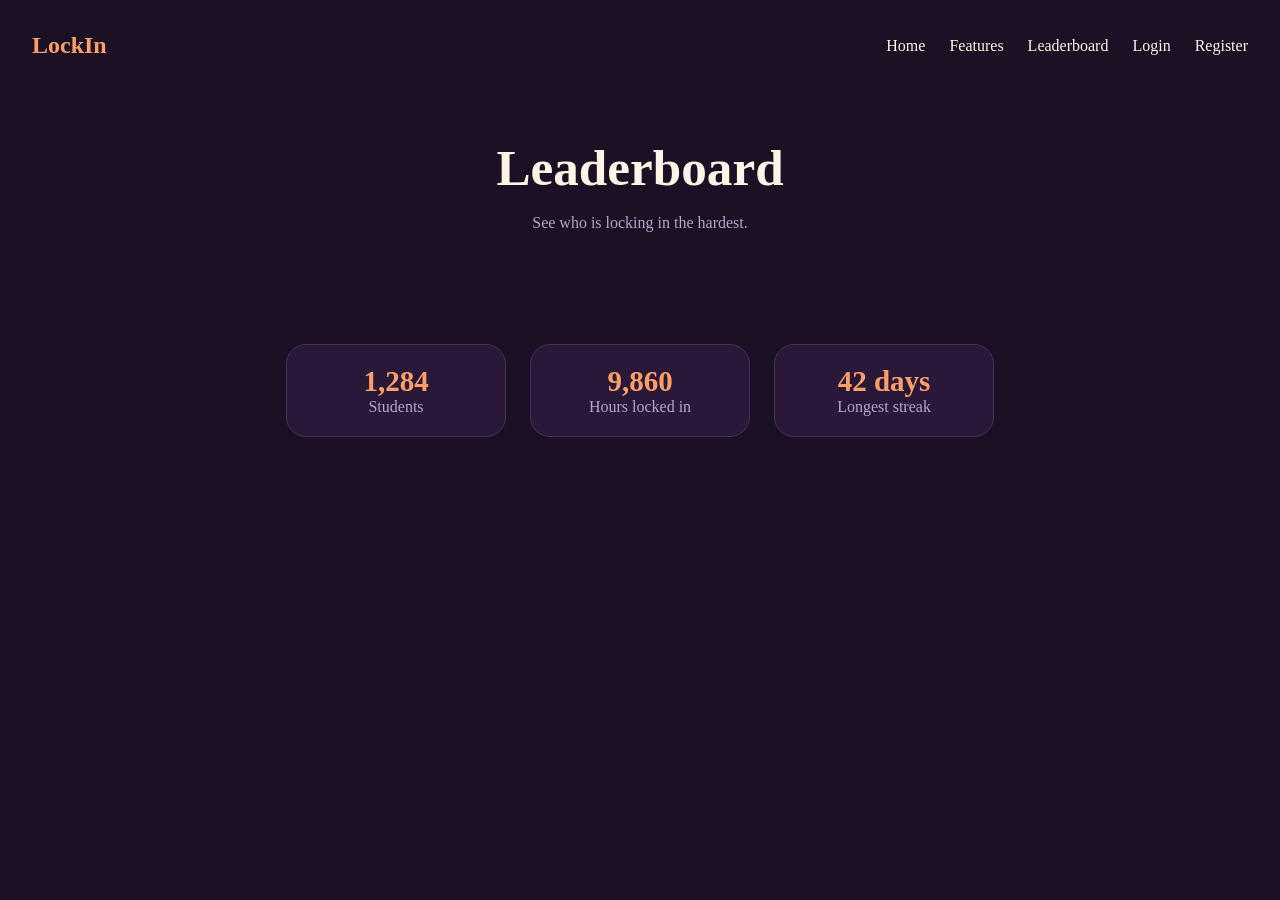
==== Front-end/leaderboard.html @ ef494009 "Shtova strukturen HTML per faqen Leaderboard dhe stilova header-in, menyne dhe kartat e statistikave" ====
<!DOCTYPE html>
<html lang="en">

<head>
    <meta charset="UTF-8">
    <meta name="viewport" content="width=device-width, initial-scale=1.0">
    <title>Leaderboard | LockIn</title>

    <link rel="stylesheet" href="CSS/style.css">
</head>

<body>
    <header>
        <a href="index.html">LockIn</a>
        <nav>
            <ul>
                <li><a href="index.html">Home</a></li>
                <li><a href="features.html">Features</a></li>
                <li><a href="leaderboard.html">Leaderboard</a></li>
                <li><a href="login.html">Login</a></li>
                <li><a href="register.html">Register</a></li>
            </ul>
        </nav>
    </header>

    <main>
        <section class="hero">
            <h1>Leaderboard</h1>
            <p>See who is locking in the hardest.</p>
        </section>

        <section>
            <div class="stats">
                <div><strong>1,284</strong><span>Students</span></div>
                <div><strong>9,860</strong><span>Hours locked in</span></div>
                <div><strong>42 days</strong><span>Longest streak</span></div>
            </div>
        </section>
    </main>

</body>

</html>
---- Front-end/CSS/style.css ----
* {
  margin: 0;
  padding: 0;
  box-sizing: border-box;
}

body {
  background: #1b1024;
  color: #fff4e6;
}

header {
  display: flex;
  justify-content: space-between;
  align-items: center;
  padding: 2rem;
}

section {
  padding: 3rem 2rem;
}

.hero {
  text-align: center;
}

.hero p {
  max-width: 600px;
  margin: 1rem auto;
  color: #b8a5c9;
}

.steps {
  display: flex;
  flex-wrap: wrap;
  justify-content: center;
  gap: 1.5rem;
  list-style: none;
}

.steps li {
  flex: 1 1 250px;
  max-width: 320px;
  background: #2a1838;
  border: 1px solid #4a2d5e;
  border-radius: 20px;
  padding: 2rem;
}

.steps li h3 {
  color: #ff9f68;
}

.steps li p {
  color: #b8a5c9;
}

.cta {
  text-align: center;
  background: #2a1838;
}

.cta p {
  color: #b8a5c9;
  margin-bottom: 1rem;
}

nav ul {
  display: flex;
  gap: 1.5rem;
  list-style: none;
}

nav a {
  text-decoration: none;
  color: #fff4e6;
  transition: color 0.2s;
}

nav a:hover {
  color: #5eead4;
}

nav a.active {
  color: #ff9f68;
  border-bottom: 2px solid #ff9f68;
}

header>a {
  font-weight: bold;
  font-size: 1.5rem;
  text-decoration: none;
  color: #ff9f68;
}

h1 {
  font-size: 3.2rem;
  font-weight: 800;
  line-height: 1.15;
}

h2 {
  font-size: 2rem;
  font-weight: 700;
  text-align: center;
  margin-bottom: 2rem;
}

.btn {
  display: inline-block;
  margin-top: 0.5rem;
  padding: 0.9rem 2.2rem;
  background: #ff9f68;
  color: #1b1024;
  font-weight: 700;
  font-size: 1rem;
  text-decoration: none;
  border-radius: 999px;
  box-shadow: 0 8px 25px rgba(244, 63, 94, 0.35);
  transition: background 0.2s;
}

.btn:hover {
  background: #5eead4;
}

.cards {
  display: flex;
  flex-wrap: wrap;
  justify-content: center;
  gap: 1.5rem;
}

.cards article {
  flex: 1 1 300px;
  max-width: 350px;
  background: #2a1838;
  border: 1px solid #4a2d5e;
  border-radius: 20px;
  padding: 2rem;
  display: flex;
  flex-direction: column;
  gap: 0.75rem;
  transition: border-color 0.2s;
}

.cards article:hover {
  border-color: #ff9f68;
  background: #3a2250;
}

.cards:hover {
  border-color: #ff9f68;
}

.cards article p {
  color: #b8a5c9;
}

.cards article h3 {
  color: #ff9f68;
}

.cards article span {
  font-size: 2rem;
}

.tip {
  max-width: 700px;
  margin: 2rem auto;
  padding: 1.5rem;
  background: #2a1838;
  border: 1px solid #4a2d5e;
  border-left: 4px solid #ff9f68;
  border-radius: 20px;
  color: #b8a5c9;
}

.tip strong {
  color: #ff9f68;
}

footer {
  background: #2a1838;
  border-top: 1px solid #4a2d5e;
  text-align: center;
  padding: 1.5rem;
  color: #b8a5c0;
}

.stats {
  display: flex;
  flex-wrap: wrap;
  justify-content: center;
  gap: 24px;
  margin-bottom: 32px;
}

.stats div {
  flex: 1 1 180px;
  max-width: 220px;
  text-align: center;
  padding: 20px;
  background: #2a1838;
  border: 1px solid #4a2d5e;
  border-radius: 20px;
}

.stats strong {
  display: block;
  font-size: 29px;
  color: #ff9f68;
}

.stats span {
  color: #b8a5c9;
}
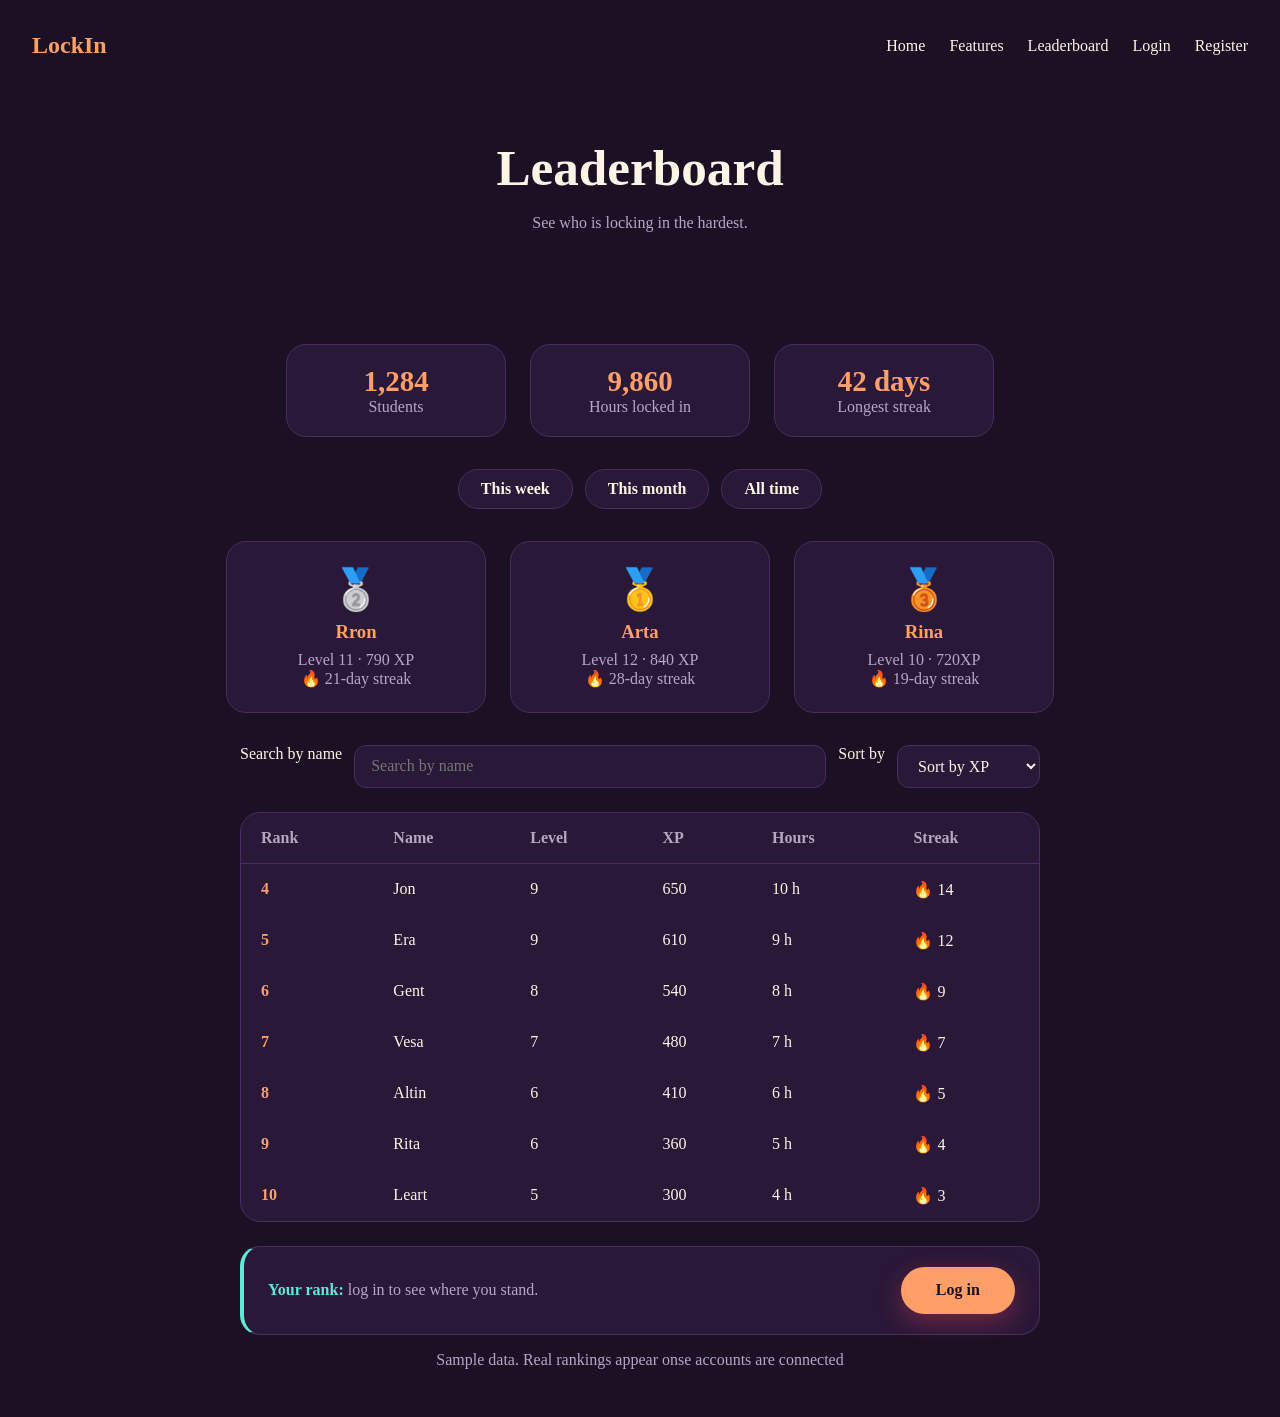
==== commit 2f63656f: "vazhdim me faqen leaderboard dhe stilizimi ne CSS" ====
--- a/Front-end/leaderboard.html
+++ b/Front-end/leaderboard.html
@@ -35,7 +35,126 @@
                 <div><strong>9,860</strong><span>Hours locked in</span></div>
                 <div><strong>42 days</strong><span>Longest streak</span></div>
             </div>
+            <div class="tabs">
+                <button type="button" class="active">This week</button>
+                <button type="button">This month</button>
+                <button type="button">All time</button>
+            </div>
+
+            <div class="top-three">
+                <article>
+                    <span class="medal">🥈</span>
+                    <h3>Rron</h3>
+                    <p>Level 11 · 790 XP</p>
+                    <p>🔥 21-day streak</p>
+                </article>
+                <article class="first">
+                    <span class="medal">🥇</span>
+                    <h3>Arta</h3>
+                    <p>Level 12 · 840 XP</p>
+                    <p>🔥 28-day streak</p>
+                </article>
+                <article>
+                    <span class="medal">🥉</span>
+                    <h3>Rina</h3>
+                    <p>Level 10 · 720XP</p>
+                    <p>🔥 19-day streak</p>
+                </article>
+            </div>
+
+            <div class="controls">
+                <label for="search" class="control-label">Search by name</label>
+                <input type="text" id="search" placeholder="Search by name">
+                <label for="sort" class="control-label">Sort by</label>
+                <select id="sort">
+                    <option>Sort by XP</option>
+                    <option>Sort by hours</option>
+                    <option>Sort by streak</option>
+                    <option>Sort by level</option>
+                </select>
+            </div>
+
+            <div class="table-wrap">
+                <table>
+                    <thead>
+                        <tr>
+                            <th scope="col">Rank</th>
+                            <th scope="col">Name</th>
+                            <th scope="col">Level</th>
+                            <th scope="col">XP</th>
+                            <th scope="col">Hours</th>
+                            <th scope="col">Streak</th>
+                        </tr>
+                    </thead>
+                    <tbody>
+                        <tr>
+                            <td class="rank">4</td>
+                            <td>Jon</td>
+                            <td>9</td>
+                            <td>650</td>
+                            <td>10 h</td>
+                            <td>🔥 14</td>
+                        </tr>
+                        <tr>
+                            <td class="rank">5</td>
+                            <td>Era</td>
+                            <td>9</td>
+                            <td>610</td>
+                            <td>9 h</td>
+                            <td>🔥 12</td>
+                        </tr>
+                        <tr>
+                            <td class="rank">6</td>
+                            <td>Gent</td>
+                            <td>8</td>
+                            <td>540</td>
+                            <td>8 h</td>
+                            <td>🔥 9</td>
+                        </tr>
+                        <tr>
+                            <td class="rank">7</td>
+                            <td>Vesa</td>
+                            <td>7</td>
+                            <td>480</td>
+                            <td>7 h</td>
+                            <td>🔥 7</td>
+                        </tr>
+                        <tr>
+                            <td class="rank">8</td>
+                            <td>Altin</td>
+                            <td>6</td>
+                            <td>410</td>
+                            <td>6 h</td>
+                            <td>🔥 5</td>
+                        </tr>
+                        <tr>
+                            <td class="rank">9</td>
+                            <td>Rita</td>
+                            <td>6</td>
+                            <td>360</td>
+                            <td>5 h</td>
+                            <td>🔥 4</td>
+                        </tr>
+                        <tr class="last">
+                            <td class="rank">10</td>
+                            <td>Leart</td>
+                            <td>5</td>
+                            <td>300</td>
+                            <td>4 h</td>
+                            <td>🔥 3</td>
+                        </tr>
+                    </tbody>
+                </table>
+            </div>
+            <div class="you">
+                <p><strong>Your rank:</strong> log in to see where you stand.</p>
+                <a href="login.html" class="btn">Log in</a>
+            </div>
+            <p class="note">
+                Sample data. Real rankings appear onse accounts are connected
+            </p>
         </section>
+
     </main>
 
 </body>
--- a/Front-end/CSS/style.css
+++ b/Front-end/CSS/style.css
@@ -171,7 +171,8 @@
   padding: 1.5rem;
   background: #2a1838;
   border: 1px solid #4a2d5e;
-  border-left: 4px solid #ff9f68;
+  border-left: 4px solid #5eead4 border-radius: 20px;
+  solid #ff9f68;
   border-radius: 20px;
   color: #b8a5c9;
 }
@@ -214,4 +215,181 @@
 
 .stats span {
   color: #b8a5c9;
+}
+
+.tabs {
+  display: flex;
+  justify-content: center;
+  gap: 12px;
+  margin-bottom: 32px;
+}
+
+.tabs button {
+  padding: 10px 22px;
+  background: #2a1838;
+  color: #fff4e6;
+  border: 1px solid #4a2d5e;
+  border-radius: 999px;
+  font: inherit;
+  font-weight: 600;
+  cursor: pointer;
+  transition: border-color 0.2s;
+}
+
+.tabs button:hover {
+  border-color: #ff9f68;
+}
+
+.tabs button .active {
+  background: #ff9f68;
+  color: #1b1024;
+  border-color: #ff9f68;
+}
+
+.top-three {
+  display: flex;
+  flex-wrap: wrap;
+  justify-content: center;
+  align-items: flex-end;
+  gap: 24px;
+  margin-bottom: 32px;
+}
+
+.top-three article {
+  flex: 1 1 220px;
+  max-width: 260px;
+  text-align: center;
+  background: #2a1838;
+  border: 1px solid #4a2d5e;
+  border-radius: 20px;
+  padding: 24px;
+}
+
+.top-three article .first {
+  border-color: #ff9f68;
+  padding-top: 40px;
+  padding-bottom: 40px;
+}
+
+.top-three .medal {
+  font-size: 40px;
+}
+
+.top-three h3 {
+  color: #ff9f68;
+  margin: 8px;
+}
+
+.top-three p {
+  color: #b8a5c9;
+}
+
+.controls {
+  max-width: 800px;
+  margin: 0 auto 24px;
+  display: flex;
+  flex-wrap: wrap;
+  gap: 12px;
+}
+
+.controls input,
+.controls select {
+  padding: 11px 16px;
+  background: #2a1838;
+  color: #fff4e6;
+  border: 1px solid #4a2d5e;
+  border-radius: 12px;
+  font: inherit;
+}
+
+.controls input {
+  flex: 1 1 240px;
+}
+
+.controls input:focus,
+.controls select:focus {
+  border-color: #ff9f68;
+}
+
+.controls-label {
+  position: absolute;
+  width: 1px;
+  height: 1px;
+  overflow: hidden;
+  clip: rect(0 0 0 0);
+  white-space: nowrap;
+}
+
+.table-wrap {
+  max-width: 800px;
+  margin: 0 auto;
+  overflow-x: auto;
+  border: 1px solid #4a2d5e;
+  border-radius: 20px;
+  background: #2a1838;
+}
+
+table {
+  width: 100%;
+  border-collapse: collapse;
+}
+
+th,
+td {
+  padding: 16px 20px;
+  text-align: left;
+  white-space: nowrap;
+  border-bottom: 1px, solid #3a2250;
+}
+
+th {
+  color: #b8a5c0;
+  font-weight: 600;
+  border-bottom: 1px solid #4a2d5e;
+}
+
+tr.last td {
+  border-bottom: none;
+}
+
+tbody tr:hover {
+  background: #3a2250;
+}
+
+td.rank {
+  color: #ff9f68;
+  font-weight: 700;
+}
+
+.you {
+  max-width: 800px;
+  margin: 24px auto 0;
+  padding: 20px 24px;
+  display: flex;
+  flex-wrap: wrap;
+  justify-content: space-between;
+  align-items: center;
+  gap: 16px;
+  background: #2a1838;
+  border: 1px solid #4a2d5e;
+  border-left: 4px solid #5eead4;
+  border-radius: 20px;
+}
+
+.you p {
+  color: #b8a5c9;
+}
+
+.you strong {
+  color: #5eead4;
+}
+
+.you .btn {
+  margin-top: 0;
+}
+
+.note {
+  text-align: center;
+  color: #b8a5c9;
+  margin-top: 16px;
 }
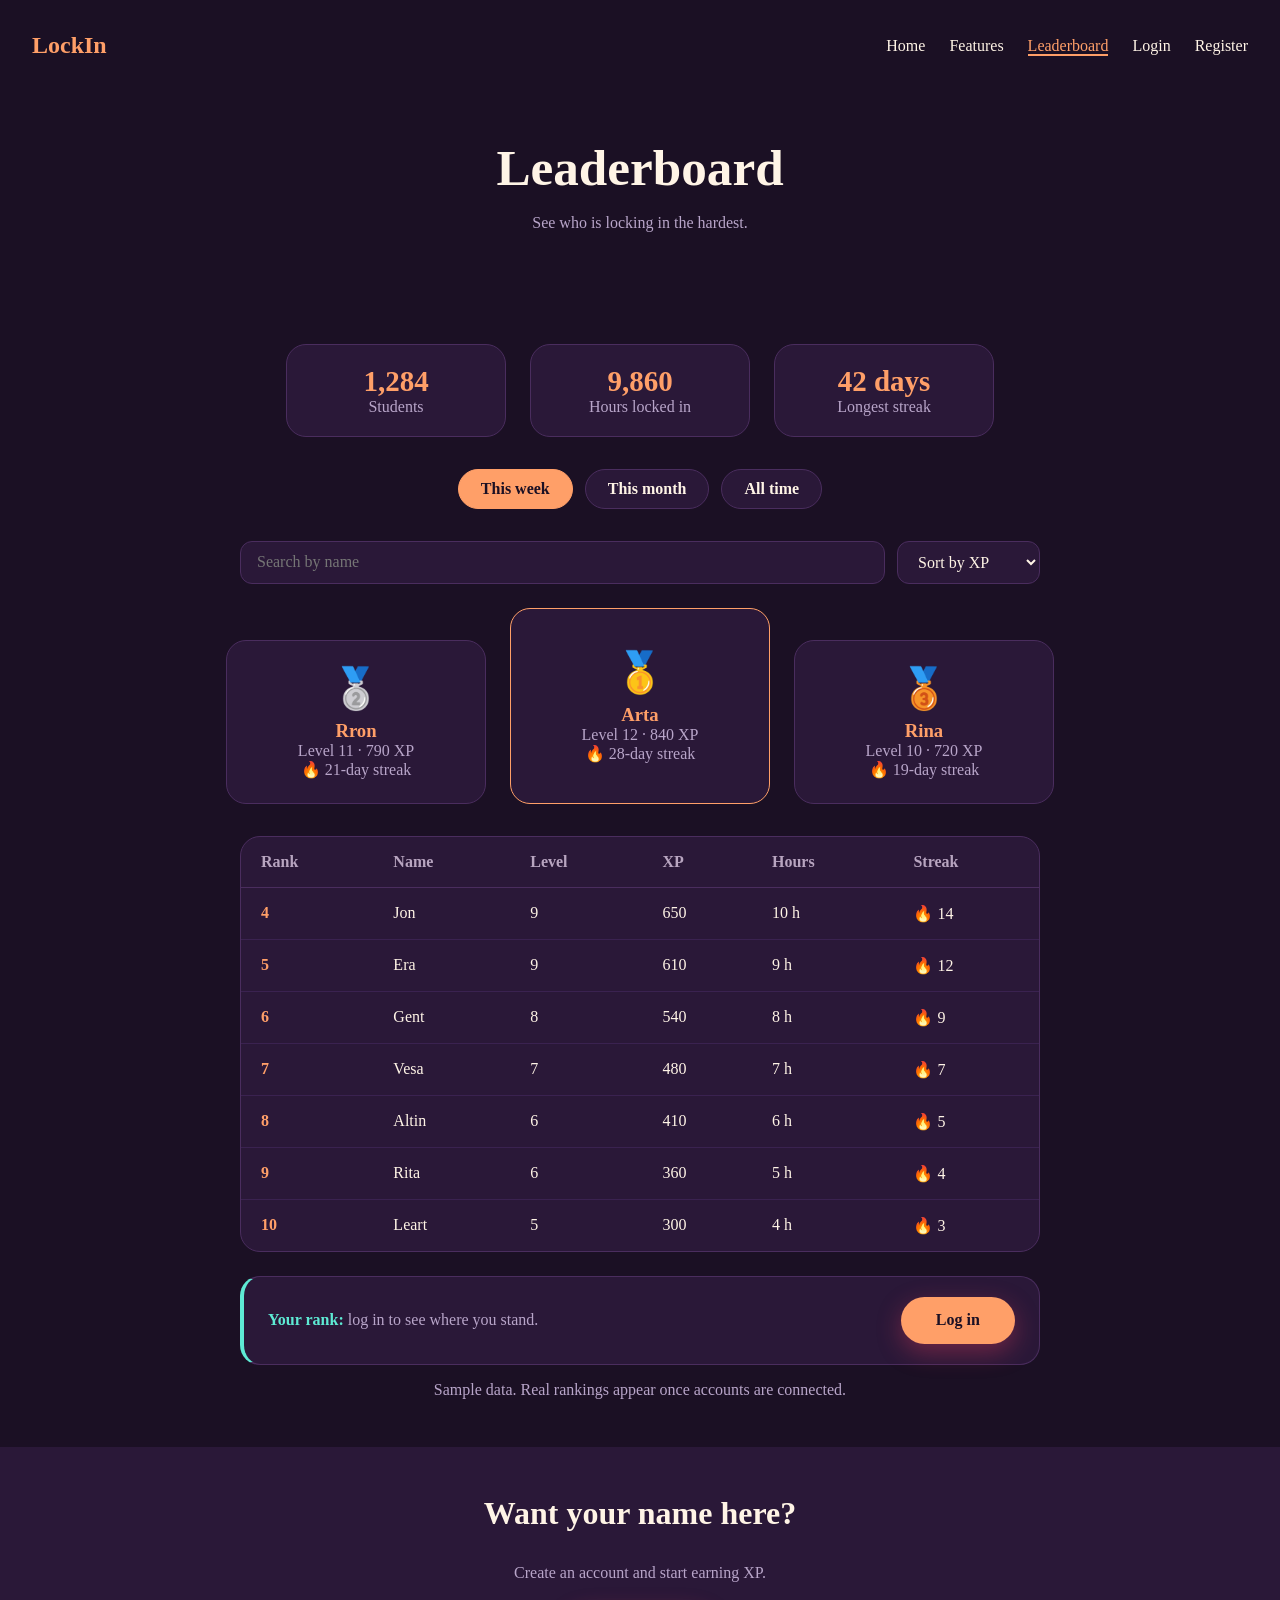
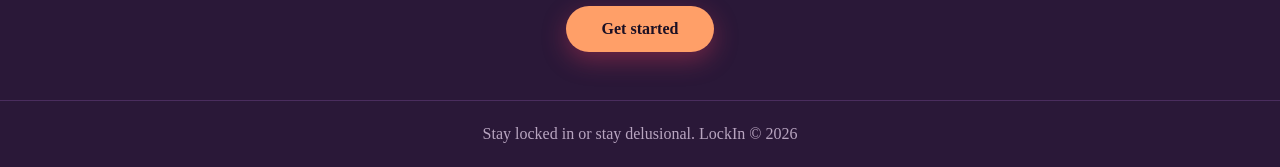
==== commit 650fce37: "shtimi i informacioneve qe shfaqen mbas klikimit te butonit this month tek leaderboard" ====
--- a/Front-end/leaderboard.html
+++ b/Front-end/leaderboard.html
@@ -16,7 +16,7 @@
             <ul>
                 <li><a href="index.html">Home</a></li>
                 <li><a href="features.html">Features</a></li>
-                <li><a href="leaderboard.html">Leaderboard</a></li>
+                <li><a href="leaderboard.html" class="active">Leaderboard</a></li>
                 <li><a href="login.html">Login</a></li>
                 <li><a href="register.html">Register</a></li>
             </ul>
@@ -36,32 +36,10 @@
                 <div><strong>42 days</strong><span>Longest streak</span></div>
             </div>
             <div class="tabs">
-                <button type="button" class="active">This week</button>
-                <button type="button">This month</button>
-                <button type="button">All time</button>
-            </div>
-
-            <div class="top-three">
-                <article>
-                    <span class="medal">🥈</span>
-                    <h3>Rron</h3>
-                    <p>Level 11 · 790 XP</p>
-                    <p>🔥 21-day streak</p>
-                </article>
-                <article class="first">
-                    <span class="medal">🥇</span>
-                    <h3>Arta</h3>
-                    <p>Level 12 · 840 XP</p>
-                    <p>🔥 28-day streak</p>
-                </article>
-                <article>
-                    <span class="medal">🥉</span>
-                    <h3>Rina</h3>
-                    <p>Level 10 · 720XP</p>
-                    <p>🔥 19-day streak</p>
-                </article>
-            </div>
-
+                <button type="button" class="active" data-board="week">This week</button>
+                <button type="button" data-board="month">This month</button>
+                <button type="button" data-board="all">All time</button>
+            </div>
             <div class="controls">
                 <label for="search" class="control-label">Search by name</label>
                 <input type="text" id="search" placeholder="Search by name">
@@ -73,90 +51,211 @@
                     <option>Sort by level</option>
                 </select>
             </div>
-
-            <div class="table-wrap">
-                <table>
-                    <thead>
-                        <tr>
-                            <th scope="col">Rank</th>
-                            <th scope="col">Name</th>
-                            <th scope="col">Level</th>
-                            <th scope="col">XP</th>
-                            <th scope="col">Hours</th>
-                            <th scope="col">Streak</th>
-                        </tr>
-                    </thead>
-                    <tbody>
-                        <tr>
-                            <td class="rank">4</td>
-                            <td>Jon</td>
-                            <td>9</td>
-                            <td>650</td>
-                            <td>10 h</td>
-                            <td>🔥 14</td>
-                        </tr>
-                        <tr>
-                            <td class="rank">5</td>
-                            <td>Era</td>
-                            <td>9</td>
-                            <td>610</td>
-                            <td>9 h</td>
-                            <td>🔥 12</td>
-                        </tr>
-                        <tr>
-                            <td class="rank">6</td>
-                            <td>Gent</td>
-                            <td>8</td>
-                            <td>540</td>
-                            <td>8 h</td>
-                            <td>🔥 9</td>
-                        </tr>
-                        <tr>
-                            <td class="rank">7</td>
-                            <td>Vesa</td>
-                            <td>7</td>
-                            <td>480</td>
-                            <td>7 h</td>
-                            <td>🔥 7</td>
-                        </tr>
-                        <tr>
-                            <td class="rank">8</td>
-                            <td>Altin</td>
-                            <td>6</td>
-                            <td>410</td>
-                            <td>6 h</td>
-                            <td>🔥 5</td>
-                        </tr>
-                        <tr>
-                            <td class="rank">9</td>
-                            <td>Rita</td>
-                            <td>6</td>
-                            <td>360</td>
-                            <td>5 h</td>
-                            <td>🔥 4</td>
-                        </tr>
-                        <tr class="last">
-                            <td class="rank">10</td>
-                            <td>Leart</td>
-                            <td>5</td>
-                            <td>300</td>
-                            <td>4 h</td>
-                            <td>🔥 3</td>
-                        </tr>
-                    </tbody>
-                </table>
+            <div class="board active" id="week">
+                <div class="top-three">
+                    <article>
+                        <span class="medal">🥈</span>
+                        <h3>Rron</h3>
+                        <p>Level 11 · 790 XP</p>
+                        <p>🔥 21-day streak</p>
+                    </article>
+                    <article class="first">
+                        <span class="medal">🥇</span>
+                        <h3>Arta</h3>
+                        <p>Level 12 · 840 XP</p>
+                        <p>🔥 28-day streak</p>
+                    </article>
+                    <article>
+                        <span class="medal">🥉</span>
+                        <h3>Rina</h3>
+                        <p>Level 10 · 720 XP</p>
+                        <p>🔥 19-day streak</p>
+                    </article>
+                </div>
+
+                <div class="table-wrap">
+                    <table>
+                        <thead>
+                            <tr>
+                                <th scope="col">Rank</th>
+                                <th scope="col">Name</th>
+                                <th scope="col">Level</th>
+                                <th scope="col">XP</th>
+                                <th scope="col">Hours</th>
+                                <th scope="col">Streak</th>
+                            </tr>
+                        </thead>
+                        <tbody>
+                            <tr>
+                                <td class="rank">4</td>
+                                <td>Jon</td>
+                                <td>9</td>
+                                <td>650</td>
+                                <td>10 h</td>
+                                <td>🔥 14</td>
+                            </tr>
+                            <tr>
+                                <td class="rank">5</td>
+                                <td>Era</td>
+                                <td>9</td>
+                                <td>610</td>
+                                <td>9 h</td>
+                                <td>🔥 12</td>
+                            </tr>
+                            <tr>
+                                <td class="rank">6</td>
+                                <td>Gent</td>
+                                <td>8</td>
+                                <td>540</td>
+                                <td>8 h</td>
+                                <td>🔥 9</td>
+                            </tr>
+                            <tr>
+                                <td class="rank">7</td>
+                                <td>Vesa</td>
+                                <td>7</td>
+                                <td>480</td>
+                                <td>7 h</td>
+                                <td>🔥 7</td>
+                            </tr>
+                            <tr>
+                                <td class="rank">8</td>
+                                <td>Altin</td>
+                                <td>6</td>
+                                <td>410</td>
+                                <td>6 h</td>
+                                <td>🔥 5</td>
+                            </tr>
+                            <tr>
+                                <td class="rank">9</td>
+                                <td>Rita</td>
+                                <td>6</td>
+                                <td>360</td>
+                                <td>5 h</td>
+                                <td>🔥 4</td>
+                            </tr>
+                            <tr class="last">
+                                <td class="rank">10</td>
+                                <td>Leart</td>
+                                <td>5</td>
+                                <td>300</td>
+                                <td>4 h</td>
+                                <td>🔥 3</td>
+                            </tr>
+                        </tbody>
+                    </table>
+                </div>
+            </div>
+            <div class="board" id="month">
+                <div class="top-three">
+                    <article>
+                        <span class="medal">🥈</span>
+                        <h3>Arta</h3>
+                        <p>Level 12 · 2,980 XP</p>
+                        <p>🔥 28-day streak</p>
+                    </article>
+                    <article class="first">
+                        <span class="medal">🥇</span>
+                        <h3>Rron</h3>
+                        <p>Level 11 · 3,105 XP</p>
+                        <p>🔥 21-day streak</p>
+                    </article>
+                    <article>
+                        <span class="medal">🥉</span>
+                        <h3>Era</h3>
+                        <p>Level 9 · 2,610 XP</p>
+                        <p>🔥 12-day streak</p>
+                    </article>
+                </div>
+                <div class="table-wrap">
+                    <table>
+                        <thead>
+                            <tr>
+                                <th scope="col">Rank</th>
+                                <th scope="col">Name</th>
+                                <th scope="col">Level</th>
+                                <th scope="col">XP</th>
+                                <th scope="col">Hours</th>
+                                <th scope="col">Streak</th>
+                            </tr>
+                        </thead>
+                        <tbody>
+                            <tr>
+                                <td class="rank">4</td>
+                                <td>Rina</td>
+                                <td>10</td>
+                                <td>2,590</td>
+                                <td>43 h</td>
+                                <td>🔥 19</td>
+                            </tr>
+                            <tr>
+                                <td class="rank">5</td>
+                                <td>Gent</td>
+                                <td>8</td>
+                                <td>2,200</td>
+                                <td>38 h</td>
+                                <td>🔥 9</td>
+                            </tr>
+                            <tr>
+                                <td class="rank">6</td>
+                                <td>Jon</td>
+                                <td>9</td>
+                                <td>2,150</td>
+                                <td>36 h</td>
+                                <td>🔥 14</td>
+                            </tr>
+                            <tr>
+                                <td class="rank">7</td>
+                                <td>Altin</td>
+                                <td>6</td>
+                                <td>1,800</td>
+                                <td>30 h</td>
+                                <td>🔥 5</td>
+                            </tr>
+                            <tr>
+                                <td class="rank">8</td>
+                                <td>Vesa</td>
+                                <td>7</td>
+                                <td>1,720</td>
+                                <td>29 h</td>
+                                <td>🔥 7</td>
+                            </tr>
+                            <tr>
+                                <td class="rank">9</td>
+                                <td>Leart</td>
+                                <td>5</td>
+                                <td>1,400</td>
+                                <td>24 h</td>
+                                <td>🔥 3</td>
+                            </tr>
+                            <tr class="last">
+                                <td class="rank">10</td>
+                                <td>Rita</td>
+                                <td>6</td>
+                                <td>1,330</td>
+                                <td>22 h</td>
+                                <td>🔥 4</td>
+                            </tr>
+                        </tbody>
+                    </table>
+                </div>
             </div>
             <div class="you">
                 <p><strong>Your rank:</strong> log in to see where you stand.</p>
                 <a href="login.html" class="btn">Log in</a>
             </div>
-            <p class="note">
-                Sample data. Real rankings appear onse accounts are connected
-            </p>
+            <p class="note">Sample data. Real rankings appear once accounts are connected.</p>
         </section>
-
+        <section class="cta">
+            <h2>Want your name here?</h2>
+            <p>Create an account and start earning XP.</p>
+            <a href="register.html" class="btn">Get started</a>
+
+        </section>
     </main>
-
+    <footer>
+        <p>Stay locked in or stay delusional. LockIn © 2026</p>
+    </footer>
 </body>
 
 </html>
--- a/Front-end/CSS/style.css
+++ b/Front-end/CSS/style.css
@@ -240,10 +240,18 @@
   border-color: #ff9f68;
 }
 
-.tabs button .active {
+.tabs button.active {
   background: #ff9f68;
   color: #1b1024;
   border-color: #ff9f68;
+}
+
+.board {
+  display: none;
+}
+
+.board.active {
+  display: block;
 }
 
 .top-three {
@@ -265,7 +273,7 @@
   padding: 24px;
 }
 
-.top-three article .first {
+.top-three article.first {
   border-color: #ff9f68;
   padding-top: 40px;
   padding-bottom: 40px;
@@ -277,7 +285,7 @@
 
 .top-three h3 {
   color: #ff9f68;
-  margin: 8px;
+  margin-top: 8px;
 }
 
 .top-three p {
@@ -311,7 +319,7 @@
   border-color: #ff9f68;
 }
 
-.controls-label {
+.control-label {
   position: absolute;
   width: 1px;
   height: 1px;
@@ -339,7 +347,7 @@
   padding: 16px 20px;
   text-align: left;
   white-space: nowrap;
-  border-bottom: 1px, solid #3a2250;
+  border-bottom: 1px solid #3a2250;
 }
 
 th {
@@ -353,7 +361,7 @@
 }
 
 tbody tr:hover {
-  background: #3a2250;
+  background: #b8a5c9;
 }
 
 td.rank {
